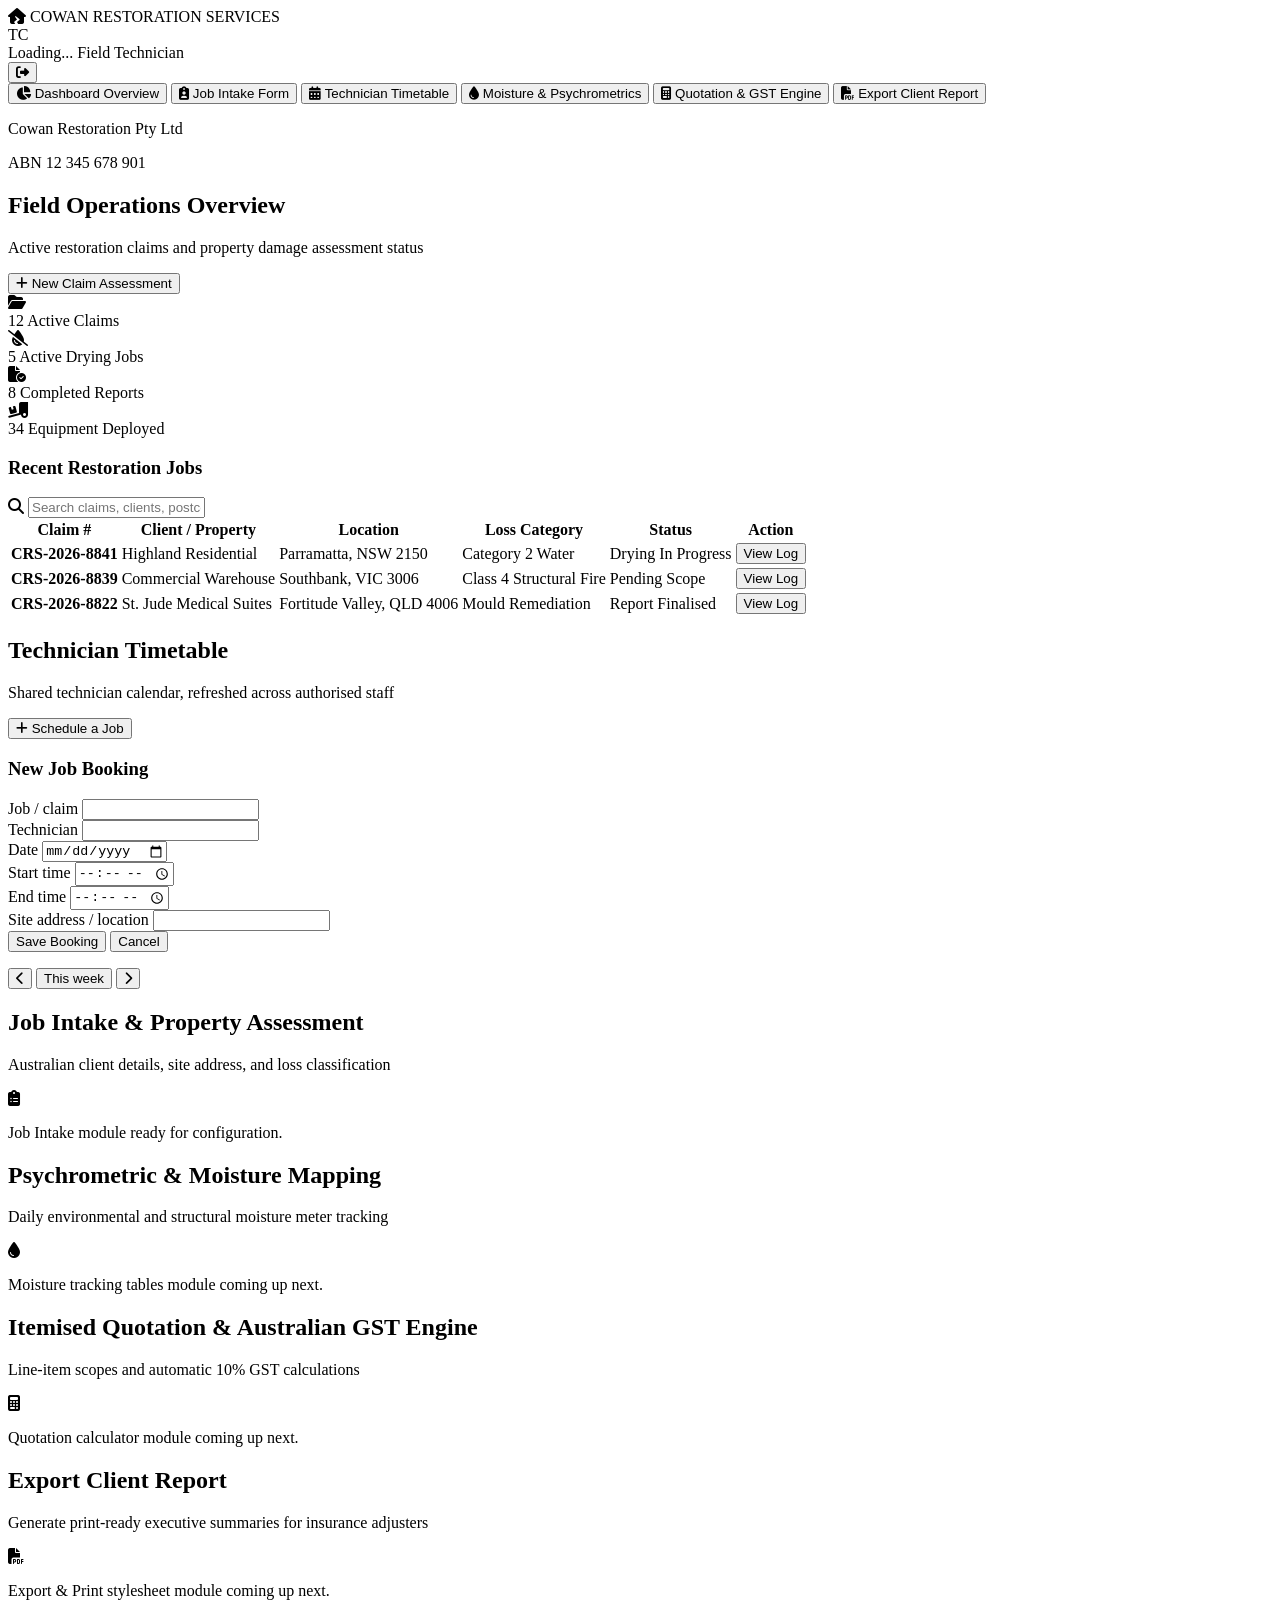
==== dashboard.html @ 0cd883f7 "Add files via upload" ====
<!DOCTYPE html>
<html lang="en-AU">
<head>
    <meta charset="UTF-8">
    <meta name="viewport" content="width=device-width, initial-scale=1.0">
    <title>Cowan Restoration Services | Field Dashboard</title>
    <link rel="stylesheet" href="css/styles.css">
    <link rel="stylesheet" href="https://cdnjs.cloudflare.com/ajax/libs/font-awesome/6.4.0/css/all.min.css">
</head>
<body class="dashboard-body">

    <!-- Top Navigation Bar (Logo Left, Profile Right) -->
    <header class="top-nav">
        <div class="nav-brand">
            <i class="fa-solid fa-house-crack brand-icon"></i>
            <span class="brand-title">COWAN RESTORATION SERVICES</span>
        </div>

        <div class="nav-actions">
            <!-- Active Technician Profile Indicator (Far Right) -->
            <div class="user-profile">
                <div class="avatar" id="userAvatar">TC</div>
                <div class="user-info">
                    <span class="user-name" id="userName">Loading...</span>
                    <span class="user-role" id="userRole">Field Technician</span>
                </div>
            </div>

            <!-- Logout Button -->
            <button type="button" id="logoutBtn" class="nav-btn btn-logout" title="Sign Out">
                <i class="fa-solid fa-right-from-bracket"></i>
            </button>
        </div>
    </header>

    <div class="app-layout">
        <!-- Sidebar Navigation -->
        <aside class="sidebar">
            <nav class="sidebar-menu">
                <button class="nav-item active" data-target="overview">
                    <i class="fa-solid fa-chart-pie"></i>
                    <span>Dashboard Overview</span>
                </button>
                <button class="nav-item" data-target="job-intake">
                    <i class="fa-solid fa-clipboard-user"></i>
                    <span>Job Intake Form</span>
                </button>
                <button class="nav-item" data-target="schedule">
                    <i class="fa-solid fa-calendar-days"></i>
                    <span>Technician Timetable</span>
                </button>
                <button class="nav-item" data-target="moisture-log">
                    <i class="fa-solid fa-droplet"></i>
                    <span>Moisture & Psychrometrics</span>
                </button>
                <button class="nav-item" data-target="quotation">
                    <i class="fa-solid fa-calculator"></i>
                    <span>Quotation & GST Engine</span>
                </button>
                <button class="nav-item" data-target="export">
                    <i class="fa-solid fa-file-pdf"></i>
                    <span>Export Client Report</span>
                </button>
            </nav>

            <div class="sidebar-footer">
                <p class="abn-text">Cowan Restoration Pty Ltd</p>
                <p class="abn-text">ABN 12 345 678 901</p>
            </div>
        </aside>

        <!-- Main Workspace View (Larger & Streamlined) -->
        <main class="main-content">
            
            <!-- Dashboard Overview Section -->
            <section id="section-overview" class="view-section">
                <div class="page-header">
                    <div>
                        <h2>Field Operations Overview</h2>
                        <p class="subtitle">Active restoration claims and property damage assessment status</p>
                    </div>
                    <button class="btn-primary" id="quickIntakeBtn">
                        <i class="fa-solid fa-plus"></i> New Claim Assessment
                    </button>
                </div>

                <!-- Metrics Grid -->
                <div class="metrics-grid">
                    <div class="metric-card">
                        <div class="metric-icon icon-blue"><i class="fa-solid fa-folder-open"></i></div>
                        <div class="metric-data">
                            <span class="metric-value">12</span>
                            <span class="metric-label">Active Claims</span>
                        </div>
                    </div>

                    <div class="metric-card">
                        <div class="metric-icon icon-amber"><i class="fa-solid fa-droplet-slash"></i></div>
                        <div class="metric-data">
                            <span class="metric-value">5</span>
                            <span class="metric-label">Active Drying Jobs</span>
                        </div>
                    </div>

                    <div class="metric-card">
                        <div class="metric-icon icon-green"><i class="fa-solid fa-file-circle-check"></i></div>
                        <div class="metric-data">
                            <span class="metric-value">8</span>
                            <span class="metric-label">Completed Reports</span>
                        </div>
                    </div>

                    <div class="metric-card">
                        <div class="metric-icon icon-purple"><i class="fa-solid fa-truck-ramp-box"></i></div>
                        <div class="metric-data">
                            <span class="metric-value">34</span>
                            <span class="metric-label">Equipment Deployed</span>
                        </div>
                    </div>
                </div>

                <!-- Recent Jobs Table Card -->
                <div class="content-card">
                    <div class="card-header">
                        <h3>Recent Restoration Jobs</h3>
                        <div class="table-search">
                            <i class="fa-solid fa-search"></i>
                            <input type="text" id="searchJobs" placeholder="Search claims, clients, postcodes...">
                        </div>
                    </div>

                    <div class="table-container">
                        <table class="data-table">
                            <thead>
                                <tr>
                                    <th>Claim #</th>
                                    <th>Client / Property</th>
                                    <th>Location</th>
                                    <th>Loss Category</th>
                                    <th>Status</th>
                                    <th>Action</th>
                                </tr>
                            </thead>
                            <tbody>
                                <tr>
                                    <td><strong>CRS-2026-8841</strong></td>
                                    <td>Highland Residential</td>
                                    <td>Parramatta, NSW 2150</td>
                                    <td><span class="tag tag-water">Category 2 Water</span></td>
                                    <td><span class="status status-progress">Drying In Progress</span></td>
                                    <td><button class="btn-sm">View Log</button></td>
                                </tr>
                                <tr>
                                    <td><strong>CRS-2026-8839</strong></td>
                                    <td>Commercial Warehouse</td>
                                    <td>Southbank, VIC 3006</td>
                                    <td><span class="tag tag-fire">Class 4 Structural Fire</span></td>
                                    <td><span class="status status-pending">Pending Scope</span></td>
                                    <td><button class="btn-sm">View Log</button></td>
                                </tr>
                                <tr>
                                    <td><strong>CRS-2026-8822</strong></td>
                                    <td>St. Jude Medical Suites</td>
                                    <td>Fortitude Valley, QLD 4006</td>
                                    <td><span class="tag tag-mould">Mould Remediation</span></td>
                                    <td><span class="status status-completed">Report Finalised</span></td>
                                    <td><button class="btn-sm">View Log</button></td>
                                </tr>
                            </tbody>
                        </table>
                    </div>
                </div>
            </section>

            <section id="section-schedule" class="view-section hidden">
                <div class="page-header">
                    <div>
                        <h2>Technician Timetable</h2>
                        <p class="subtitle">Shared technician calendar, refreshed across authorised staff</p>
                    </div>
                    <button class="btn-primary" id="toggleScheduleForm" type="button" aria-expanded="false" aria-controls="scheduleForm">
                        <i class="fa-solid fa-plus"></i> Schedule a Job
                    </button>
                </div>

                <form id="scheduleForm" class="content-card schedule-form hidden">
                    <h3>New Job Booking</h3>
                    <div class="schedule-form-grid">
                        <div class="schedule-field">
                            <label for="scheduleJob">Job / claim</label>
                            <input id="scheduleJob" name="job" type="text" maxlength="100" required>
                        </div>
                        <div class="schedule-field">
                            <label for="scheduleTechnician">Technician</label>
                            <input id="scheduleTechnician" name="technician" type="text" maxlength="80" required>
                        </div>
                        <div class="schedule-field">
                            <label for="scheduleDate">Date</label>
                            <input id="scheduleDate" name="date" type="date" required>
                        </div>
                        <div class="schedule-field">
                            <label for="scheduleStart">Start time</label>
                            <input id="scheduleStart" name="start" type="time" required>
                        </div>
                        <div class="schedule-field">
                            <label for="scheduleEnd">End time</label>
                            <input id="scheduleEnd" name="end" type="time" required>
                        </div>
                        <div class="schedule-field schedule-field-wide">
                            <label for="scheduleLocation">Site address / location</label>
                            <input id="scheduleLocation" name="location" type="text" maxlength="160" required>
                        </div>
                    </div>
                    <div class="schedule-form-actions">
                        <button class="btn-primary" type="submit">Save Booking</button>
                        <button class="btn-sm" id="cancelSchedule" type="button">Cancel</button>
                    </div>
                </form>

                <p id="scheduleNotice" class="schedule-notice hidden" role="status" aria-live="polite"></p>

                <div class="content-card timetable-card">
                    <div class="timetable-toolbar">
                        <div class="week-navigation">
                            <button class="btn-sm" id="previousWeek" type="button" aria-label="Previous week">
                                <i class="fa-solid fa-chevron-left"></i>
                            </button>
                            <button class="btn-sm" id="currentWeek" type="button">This week</button>
                            <button class="btn-sm" id="nextWeek" type="button" aria-label="Next week">
                                <i class="fa-solid fa-chevron-right"></i>
                            </button>
                        </div>
                        <h3 id="scheduleWeekLabel" aria-live="polite"></h3>
                    </div>
                    <div class="schedule-week-scroll">
                        <div id="scheduleWeek" class="schedule-week" aria-label="Weekly technician timetable"></div>
                    </div>
                </div>
            </section>

            <!-- Placeholder Section for Other Modules -->
            <section id="section-job-intake" class="view-section hidden">
                <div class="page-header">
                    <h2>Job Intake & Property Assessment</h2>
                    <p class="subtitle">Australian client details, site address, and loss classification</p>
                </div>
                <div class="content-card placeholder-box">
                    <i class="fa-solid fa-clipboard-list placeholder-icon"></i>
                    <p>Job Intake module ready for configuration.</p>
                </div>
            </section>

            <section id="section-moisture-log" class="view-section hidden">
                <div class="page-header">
                    <h2>Psychrometric & Moisture Mapping</h2>
                    <p class="subtitle">Daily environmental and structural moisture meter tracking</p>
                </div>
                <div class="content-card placeholder-box">
                    <i class="fa-solid fa-droplet placeholder-icon"></i>
                    <p>Moisture tracking tables module coming up next.</p>
                </div>
            </section>

            <section id="section-quotation" class="view-section hidden">
                <div class="page-header">
                    <h2>Itemised Quotation & Australian GST Engine</h2>
                    <p class="subtitle">Line-item scopes and automatic 10% GST calculations</p>
                </div>
                <div class="content-card placeholder-box">
                    <i class="fa-solid fa-calculator placeholder-icon"></i>
                    <p>Quotation calculator module coming up next.</p>
                </div>
            </section>

            <section id="section-export" class="view-section hidden">
                <div class="page-header">
                    <h2>Export Client Report</h2>
                    <p class="subtitle">Generate print-ready executive summaries for insurance adjusters</p>
                </div>
                <div class="content-card placeholder-box">
                    <i class="fa-solid fa-file-pdf placeholder-icon"></i>
                    <p>Export & Print stylesheet module coming up next.</p>
                </div>
            </section>

        </main>
    </div>

    <script src="js/dashboard.js"></script>
</body>
</html>
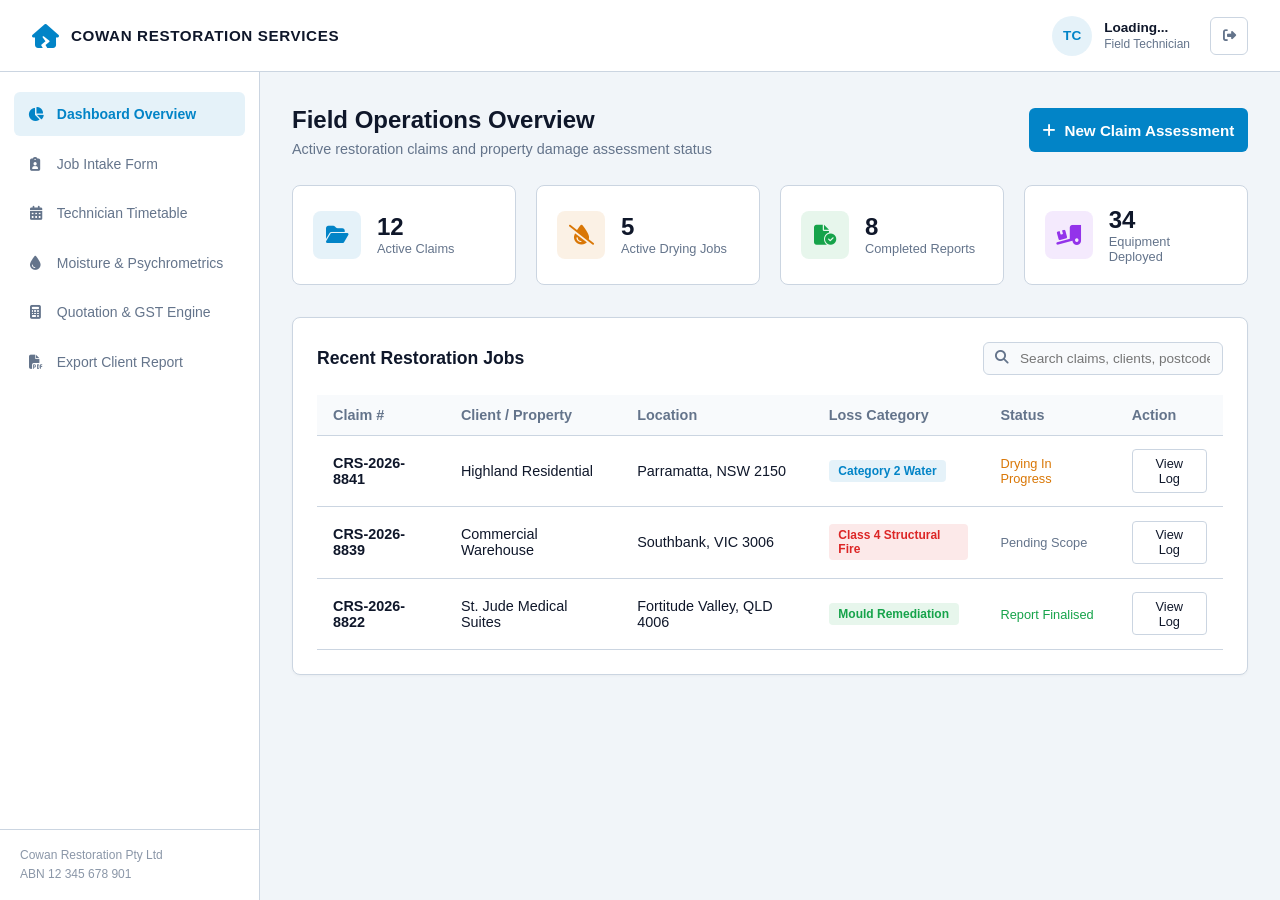
==== commit dc66d5ea: "Update stylesheet link in dashboard.html" ====
--- a/dashboard.html
+++ b/dashboard.html
@@ -4,7 +4,7 @@
     <meta charset="UTF-8">
     <meta name="viewport" content="width=device-width, initial-scale=1.0">
     <title>Cowan Restoration Services | Field Dashboard</title>
-    <link rel="stylesheet" href="css/styles.css">
+  <link rel="stylesheet" href="styles.css">
     <link rel="stylesheet" href="https://cdnjs.cloudflare.com/ajax/libs/font-awesome/6.4.0/css/all.min.css">
 </head>
 <body class="dashboard-body">
@@ -288,4 +288,4 @@
 
     <script src="js/dashboard.js"></script>
 </body>
-</html>+</html>
--- a/styles.css
+++ b/styles.css
@@ -0,0 +1,944 @@
+/* Light Theme (Default) */
+:root,
+body,
+body[data-theme="light"] {
+    --bg-main: #f1f5f9;
+    --bg-card: #ffffff;
+    --bg-input: #f8fafc;
+    --border-color: #cbd5e1;
+    --primary-color: #0284c7;
+    --primary-hover: #0369a1;
+    --warning-color: #d97706;
+    --text-main: #0f172a;
+    --text-muted: #64748b;
+    --danger-color: #dc2626;
+    --success-color: #16a34a;
+    --font-family: -apple-system, BlinkMacSystemFont, "Segoe UI", Roboto, Helvetica, Arial, sans-serif;
+}
+
+* {
+    box-sizing: border-box;
+    margin: 0;
+    padding: 0;
+}
+
+body.auth-body {
+    background-color: var(--bg-main);
+    color: var(--text-main);
+    font-family: var(--font-family);
+    min-height: 100vh;
+    display: flex;
+    justify-content: center;
+    align-items: center;
+    transition: background-color 0.3s ease, color 0.3s ease;
+}
+
+/* Authentication Container */
+.auth-container {
+    position: relative;
+    background-color: var(--bg-card);
+    border: 1px solid var(--border-color);
+    border-radius: 12px;
+    padding: 2.5rem;
+    width: 100%;
+    max-width: 440px;
+    box-shadow: 0 20px 25px -5px rgba(0, 0, 0, 0.15), 0 8px 10px -6px rgba(0, 0, 0, 0.1);
+    transition: background-color 0.3s ease, border-color 0.3s ease;
+}
+
+/* Header */
+.auth-header {
+    text-align: center;
+    margin-bottom: 2rem;
+}
+
+.brand-logo {
+    width: 56px;
+    height: 56px;
+    background-color: rgba(2, 132, 199, 0.1);
+    border: 1px solid rgba(2, 132, 199, 0.3);
+    border-radius: 50%;
+    display: flex;
+    align-items: center;
+    justify-content: center;
+    margin: 0 auto 1rem auto;
+}
+
+.brand-icon {
+    font-size: 1.6rem;
+    color: var(--primary-color);
+}
+
+.auth-header h1 {
+    font-size: 1.2rem;
+    font-weight: 700;
+    letter-spacing: 0.04em;
+    color: var(--text-main);
+    margin-bottom: 0.35rem;
+}
+
+.auth-header .subtitle {
+    font-size: 0.875rem;
+    color: var(--text-muted);
+}
+
+/* Form Styles */
+.auth-form {
+    display: flex;
+    flex-direction: column;
+    gap: 1.25rem;
+}
+
+.form-group {
+    display: flex;
+    flex-direction: column;
+    gap: 0.5rem;
+}
+
+.form-group label {
+    font-size: 0.8rem;
+    font-weight: 600;
+    color: var(--text-muted);
+    text-transform: uppercase;
+    letter-spacing: 0.03em;
+}
+
+.input-wrapper {
+    position: relative;
+    display: flex;
+    align-items: center;
+}
+
+.input-icon {
+    position: absolute;
+    left: 1rem;
+    color: var(--text-muted);
+    font-size: 0.95rem;
+}
+
+.input-wrapper input {
+    width: 100%;
+    padding: 0.75rem 1rem 0.75rem 2.75rem;
+    background-color: var(--bg-input);
+    border: 1px solid var(--border-color);
+    border-radius: 6px;
+    color: var(--text-main);
+    font-size: 0.95rem;
+    outline: none;
+    transition: border-color 0.2s ease, box-shadow 0.2s ease, background-color 0.3s ease;
+}
+
+.input-wrapper input:focus {
+    border-color: var(--primary-color);
+    box-shadow: 0 0 0 3px rgba(2, 132, 199, 0.15);
+}
+
+.toggle-password {
+    position: absolute;
+    right: 0.75rem;
+    background: none;
+    border: none;
+    color: var(--text-muted);
+    cursor: pointer;
+    padding: 0.25rem;
+}
+
+.toggle-password:hover {
+    color: var(--text-main);
+}
+
+/* Options */
+.form-options {
+    display: flex;
+    align-items: center;
+    justify-content: space-between;
+    font-size: 0.85rem;
+}
+
+.remember-me {
+    display: flex;
+    align-items: center;
+    gap: 0.5rem;
+    color: var(--text-muted);
+    cursor: pointer;
+}
+
+.remember-me input[type="checkbox"] {
+    accent-color: var(--primary-color);
+    width: 15px;
+    height: 15px;
+}
+
+/* Buttons */
+.btn-primary {
+    background-color: var(--primary-color);
+    color: #ffffff;
+    border: none;
+    border-radius: 6px;
+    padding: 0.85rem;
+    font-size: 0.95rem;
+    font-weight: 600;
+    cursor: pointer;
+    display: flex;
+    align-items: center;
+    justify-content: center;
+    gap: 0.5rem;
+    transition: background-color 0.2s ease;
+}
+
+.btn-primary:hover {
+    background-color: var(--primary-hover);
+}
+
+.btn-block {
+    width: 100%;
+}
+
+/* Alert Messages */
+.auth-alert {
+    padding: 0.75rem 1rem;
+    border-radius: 6px;
+    font-size: 0.875rem;
+    margin-bottom: 0.5rem;
+}
+
+.auth-alert.error {
+    background-color: rgba(248, 113, 113, 0.15);
+    border: 1px solid var(--danger-color);
+    color: var(--danger-color);
+}
+
+.auth-form a {
+    text-decoration: none;
+}
+
+.auth-alert.success {
+    background-color: rgba(74, 222, 128, 0.15);
+    border: 1px solid var(--success-color);
+    color: var(--success-color);
+}
+
+.hidden {
+    display: none;
+}
+
+/* Footer */
+.auth-footer {
+    margin-top: 2rem;
+    padding-top: 1.5rem;
+    border-top: 1px solid var(--border-color);
+    text-align: center;
+    font-size: 0.75rem;
+    color: var(--text-muted);
+    display: flex;
+    flex-direction: column;
+    gap: 0.4rem;
+}
+
+.abn-text {
+    opacity: 0.75;
+}
+
+/* Dashboard Specific Layout Styles */
+.content-card {
+    background-color: var(--bg-card);
+    border: 1px solid var(--border-color);
+    border-radius: 8px;
+    padding: 1.5rem;
+    box-shadow: 0 1px 3px rgba(0, 0, 0, 0.04);
+}
+
+.card-header {
+    display: flex;
+    justify-content: space-between;
+    align-items: center;
+    margin-bottom: 1.25rem;
+}
+
+.card-header h3 {
+    font-size: 1.1rem;
+    font-weight: 600;
+}
+
+/* Metrics Grid */
+.metrics-grid {
+    display: grid;
+    grid-template-columns: repeat(4, 1fr);
+    gap: 1.25rem;
+    margin-bottom: 2rem;
+}
+
+.metric-card {
+    background-color: var(--bg-card);
+    border: 1px solid var(--border-color);
+    border-radius: 8px;
+    padding: 1.25rem;
+    display: flex;
+    align-items: center;
+    gap: 1rem;
+}
+
+.metric-icon {
+    width: 48px;
+    height: 48px;
+    border-radius: 8px;
+    display: flex;
+    align-items: center;
+    justify-content: center;
+    font-size: 1.25rem;
+}
+
+.icon-blue { background-color: rgba(2, 132, 199, 0.1); color: var(--primary-color); }
+.icon-amber { background-color: rgba(217, 119, 6, 0.1); color: var(--warning-color); }
+.icon-green { background-color: rgba(22, 163, 74, 0.1); color: var(--success-color); }
+.icon-purple { background-color: rgba(147, 51, 234, 0.1); color: #9333ea; }
+
+.metric-data {
+    display: flex;
+    flex-direction: column;
+}
+
+.metric-value {
+    font-size: 1.5rem;
+    font-weight: 700;
+    color: var(--text-main);
+}
+
+.metric-label {
+    font-size: 0.8rem;
+    color: var(--text-muted);
+}
+
+/* Data Tables */
+.table-container {
+    overflow-x: auto;
+}
+
+.data-table {
+    width: 100%;
+    border-collapse: collapse;
+    text-align: left;
+    font-size: 0.9rem;
+}
+
+.data-table th {
+    padding: 0.75rem 1rem;
+    background-color: var(--bg-input);
+    color: var(--text-muted);
+    font-weight: 600;
+    border-bottom: 1px solid var(--border-color);
+}
+
+.data-table td {
+    padding: 0.85rem 1rem;
+    border-bottom: 1px solid var(--border-color);
+    color: var(--text-main);
+}
+
+.data-table tr:hover {
+    background-color: rgba(2, 132, 199, 0.02);
+}
+
+/* Tags & Status Badges */
+.tag {
+    display: inline-block;
+    padding: 0.25rem 0.6rem;
+    border-radius: 4px;
+    font-size: 0.75rem;
+    font-weight: 600;
+}
+
+.tag-water { background-color: rgba(2, 132, 199, 0.1); color: var(--primary-color); }
+.tag-fire { background-color: rgba(220, 38, 38, 0.1); color: var(--danger-color); }
+.tag-mould { background-color: rgba(22, 163, 74, 0.1); color: var(--success-color); }
+
+.status {
+    display: inline-flex;
+    align-items: center;
+    gap: 0.4rem;
+    font-size: 0.8rem;
+    font-weight: 500;
+}
+
+.status-progress { color: var(--warning-color); }
+.status-pending { color: var(--text-muted); }
+.status-completed { color: var(--success-color); }
+
+.btn-sm {
+    padding: 0.35rem 0.75rem;
+    background: transparent;
+    border: 1px solid var(--border-color);
+    border-radius: 4px;
+    font-size: 0.8rem;
+    cursor: pointer;
+    color: var(--text-main);
+    transition: all 0.2s ease;
+}
+
+.btn-sm:hover {
+    border-color: var(--primary-color);
+    color: var(--primary-color);
+}
+
+.table-search {
+    position: relative;
+}
+
+.table-search i {
+    position: absolute;
+    left: 0.75rem;
+    top: 50%;
+    transform: translateY(-50%);
+    color: var(--text-muted);
+    font-size: 0.85rem;
+}
+
+.table-search input {
+    padding: 0.5rem 0.75rem 0.5rem 2.25rem;
+    background-color: var(--bg-input);
+    border: 1px solid var(--border-color);
+    border-radius: 6px;
+    font-size: 0.85rem;
+    color: var(--text-main);
+    outline: none;
+    width: 240px;
+}
+
+.table-search input:focus {
+    border-color: var(--primary-color);
+}
+
+.hidden {
+    display: none !important;
+}
+
+.placeholder-box {
+    text-align: center;
+    padding: 4rem 2rem;
+    color: var(--text-muted);
+    display: flex;
+    flex-direction: column;
+    align-items: center;
+    gap: 1rem;
+}
+
+.placeholder-icon {
+    font-size: 3rem;
+    color: var(--border-color);
+}
+
+/* Dashboard application shell */
+body.dashboard-body {
+    min-height: 100vh;
+    display: flex;
+    flex-direction: column;
+    background-color: var(--bg-main);
+    color: var(--text-main);
+    font-family: var(--font-family);
+}
+
+.top-nav {
+    min-height: 72px;
+    padding: 0 2rem;
+    display: flex;
+    align-items: center;
+    justify-content: space-between;
+    gap: 1.5rem;
+    background-color: var(--bg-card);
+    border-bottom: 1px solid var(--border-color);
+}
+
+.nav-brand,
+.nav-actions,
+.user-profile {
+    display: flex;
+    align-items: center;
+}
+
+.nav-brand {
+    gap: 0.75rem;
+    min-width: 0;
+}
+
+.nav-brand .brand-icon {
+    font-size: 1.5rem;
+}
+
+.brand-title {
+    font-size: 0.95rem;
+    font-weight: 700;
+    letter-spacing: 0.04em;
+}
+
+.nav-actions {
+    gap: 1.25rem;
+}
+
+.user-profile {
+    gap: 0.75rem;
+}
+
+.avatar {
+    width: 40px;
+    height: 40px;
+    display: grid;
+    place-items: center;
+    flex: 0 0 auto;
+    border-radius: 50%;
+    background-color: rgba(2, 132, 199, 0.1);
+    color: var(--primary-color);
+    font-size: 0.85rem;
+    font-weight: 700;
+}
+
+.user-info {
+    display: flex;
+    flex-direction: column;
+    gap: 0.15rem;
+}
+
+.user-name {
+    font-size: 0.85rem;
+    font-weight: 600;
+}
+
+.user-role {
+    color: var(--text-muted);
+    font-size: 0.75rem;
+}
+
+.nav-btn {
+    width: 38px;
+    height: 38px;
+    display: grid;
+    place-items: center;
+    border: 1px solid var(--border-color);
+    border-radius: 6px;
+    background-color: var(--bg-card);
+    color: var(--text-muted);
+    cursor: pointer;
+    transition: color 0.2s ease, border-color 0.2s ease, background-color 0.2s ease;
+}
+
+.btn-logout:hover {
+    border-color: var(--danger-color);
+    background-color: rgba(220, 38, 38, 0.06);
+    color: var(--danger-color);
+}
+
+.app-layout {
+    width: 100%;
+    flex: 1;
+    display: flex;
+    min-height: 0;
+}
+
+.sidebar {
+    width: 260px;
+    flex: 0 0 260px;
+    display: flex;
+    flex-direction: column;
+    justify-content: space-between;
+    background-color: var(--bg-card);
+    border-right: 1px solid var(--border-color);
+}
+
+.sidebar-menu {
+    display: flex;
+    flex-direction: column;
+    gap: 0.35rem;
+    padding: 1.25rem 0.85rem;
+}
+
+.nav-item {
+    width: 100%;
+    min-height: 44px;
+    display: flex;
+    align-items: center;
+    gap: 0.75rem;
+    padding: 0.7rem 0.8rem;
+    border: 0;
+    border-radius: 6px;
+    background: transparent;
+    color: var(--text-muted);
+    font: inherit;
+    font-size: 0.875rem;
+    text-align: left;
+    cursor: pointer;
+    transition: background-color 0.2s ease, color 0.2s ease;
+}
+
+.nav-item i {
+    width: 1.15rem;
+    text-align: center;
+}
+
+.nav-item:hover {
+    background-color: var(--bg-main);
+    color: var(--text-main);
+}
+
+.nav-item.active {
+    background-color: rgba(2, 132, 199, 0.1);
+    color: var(--primary-color);
+    font-weight: 600;
+}
+
+.sidebar-footer {
+    padding: 1rem 1.25rem;
+    border-top: 1px solid var(--border-color);
+    color: var(--text-muted);
+    font-size: 0.75rem;
+    line-height: 1.6;
+}
+
+.main-content {
+    width: 100%;
+    min-width: 0;
+    padding: 2rem;
+}
+
+.view-section {
+    width: 100%;
+    max-width: 1440px;
+    margin: 0 auto;
+}
+
+.page-header {
+    display: flex;
+    align-items: center;
+    justify-content: space-between;
+    gap: 1.5rem;
+    margin-bottom: 1.75rem;
+}
+
+.page-header h2 {
+    margin-bottom: 0.35rem;
+    font-size: 1.5rem;
+    line-height: 1.3;
+}
+
+.page-header .subtitle {
+    color: var(--text-muted);
+    font-size: 0.9rem;
+}
+
+.page-header .btn-primary {
+    flex: 0 0 auto;
+}
+
+@media (max-width: 960px) {
+    .metrics-grid {
+        grid-template-columns: repeat(2, minmax(0, 1fr));
+    }
+
+    .sidebar {
+        width: 220px;
+        flex-basis: 220px;
+    }
+
+    .main-content {
+        padding: 1.5rem;
+    }
+}
+
+@media (max-width: 680px) {
+    .top-nav {
+        min-height: 64px;
+        padding: 0 1rem;
+    }
+
+    .brand-title {
+        font-size: 0.75rem;
+    }
+
+    .nav-actions {
+        gap: 0.75rem;
+    }
+
+    .user-info {
+        display: none;
+    }
+
+    .app-layout {
+        flex-direction: column;
+    }
+
+    .sidebar {
+        width: 100%;
+        flex: 0 0 auto;
+        border-right: 0;
+        border-bottom: 1px solid var(--border-color);
+    }
+
+    .sidebar-menu {
+        flex-direction: row;
+        overflow-x: auto;
+        padding: 0.65rem;
+    }
+
+    .nav-item {
+        width: auto;
+        min-width: max-content;
+        min-height: 40px;
+    }
+
+    .sidebar-footer {
+        display: none;
+    }
+
+    .main-content {
+        padding: 1.25rem 1rem;
+    }
+
+    .page-header {
+        align-items: flex-start;
+        flex-direction: column;
+        gap: 1rem;
+    }
+
+    .page-header h2 {
+        font-size: 1.25rem;
+    }
+}
+
+@media (max-width: 420px) {
+    .metrics-grid {
+        grid-template-columns: 1fr;
+        gap: 0.75rem;
+    }
+
+    .content-card {
+        padding: 1rem;
+    }
+
+    .card-header {
+        align-items: flex-start;
+        flex-direction: column;
+        gap: 0.75rem;
+    }
+
+    .table-search,
+    .table-search input {
+        width: 100%;
+    }
+}
+
+.schedule-form {
+    display: grid;
+    gap: 1.25rem;
+    margin-bottom: 1rem;
+}
+
+.schedule-form.hidden {
+    display: none;
+}
+
+.schedule-form h3,
+.timetable-toolbar h3 {
+    font-size: 1rem;
+    font-weight: 600;
+}
+
+.schedule-form-grid {
+    display: grid;
+    grid-template-columns: repeat(3, minmax(0, 1fr));
+    gap: 1rem;
+}
+
+.schedule-field {
+    display: flex;
+    flex-direction: column;
+    gap: 0.4rem;
+}
+
+.schedule-field-wide {
+    grid-column: span 2;
+}
+
+.schedule-field label {
+    color: var(--text-muted);
+    font-size: 0.8rem;
+    font-weight: 600;
+}
+
+.schedule-field input {
+    width: 100%;
+    min-height: 40px;
+    padding: 0.55rem 0.7rem;
+    border: 1px solid var(--border-color);
+    border-radius: 6px;
+    background-color: var(--bg-input);
+    color: var(--text-main);
+    font: inherit;
+}
+
+.schedule-field input:focus {
+    border-color: var(--primary-color);
+    outline: 2px solid rgba(2, 132, 199, 0.15);
+}
+
+.schedule-form-actions,
+.week-navigation {
+    display: flex;
+    align-items: center;
+    gap: 0.6rem;
+}
+
+.schedule-form-actions .btn-primary {
+    padding: 0.65rem 1rem;
+}
+
+.schedule-form button:disabled,
+.page-header button:disabled {
+    cursor: not-allowed;
+    opacity: 0.55;
+}
+
+.schedule-notice {
+    margin: 0.75rem 0;
+    padding: 0.75rem 1rem;
+    border: 1px solid var(--success-color);
+    border-radius: 6px;
+    background: rgba(22, 163, 74, 0.08);
+    color: var(--success-color);
+    font-size: 0.875rem;
+}
+
+.schedule-notice.error {
+    border-color: var(--danger-color);
+    background: rgba(220, 38, 38, 0.08);
+    color: var(--danger-color);
+}
+
+.timetable-card {
+    min-width: 0;
+}
+
+.timetable-toolbar {
+    display: flex;
+    align-items: center;
+    justify-content: space-between;
+    gap: 1rem;
+    margin-bottom: 1.25rem;
+}
+
+.timetable-toolbar h3 {
+    color: var(--text-muted);
+    text-align: right;
+}
+
+.schedule-week-scroll {
+    overflow-x: auto;
+    padding-bottom: 0.25rem;
+}
+
+.schedule-week {
+    display: grid;
+    grid-template-columns: repeat(7, minmax(145px, 1fr));
+    gap: 0.75rem;
+    min-width: 1080px;
+}
+
+.schedule-day {
+    min-height: 240px;
+    padding: 0.75rem;
+    border: 1px solid var(--border-color);
+    border-radius: 7px;
+    background-color: var(--bg-input);
+}
+
+.schedule-day-header {
+    display: flex;
+    align-items: baseline;
+    justify-content: space-between;
+    gap: 0.5rem;
+    padding-bottom: 0.7rem;
+    border-bottom: 1px solid var(--border-color);
+}
+
+.schedule-weekday {
+    font-size: 0.85rem;
+    font-weight: 700;
+}
+
+.schedule-date {
+    color: var(--text-muted);
+    font-size: 0.75rem;
+}
+
+.schedule-empty {
+    padding-top: 1rem;
+    color: var(--text-muted);
+    font-size: 0.75rem;
+}
+
+.schedule-booking {
+    margin-top: 0.7rem;
+    padding: 0.7rem;
+    border-left: 3px solid var(--primary-color);
+    border-radius: 4px;
+    background-color: var(--bg-card);
+    box-shadow: 0 1px 2px rgba(0, 0, 0, 0.05);
+    overflow-wrap: anywhere;
+}
+
+.schedule-booking-time {
+    margin-bottom: 0.45rem;
+    color: var(--primary-color);
+    font-size: 0.75rem;
+    font-weight: 700;
+}
+
+.schedule-booking h4 {
+    margin-bottom: 0.3rem;
+    font-size: 0.82rem;
+}
+
+.schedule-booking-technician,
+.schedule-booking-location {
+    margin-top: 0.25rem;
+    color: var(--text-muted);
+    font-size: 0.72rem;
+    line-height: 1.4;
+}
+
+.schedule-remove {
+    margin-top: 0.5rem;
+    padding: 0;
+    border: 0;
+    background: none;
+    color: var(--danger-color);
+    font: inherit;
+    font-size: 0.72rem;
+    cursor: pointer;
+}
+
+.schedule-remove:hover {
+    text-decoration: underline;
+}
+
+@media (max-width: 680px) {
+    .schedule-form-grid {
+        grid-template-columns: repeat(2, minmax(0, 1fr));
+    }
+
+    .timetable-toolbar {
+        align-items: flex-start;
+        flex-direction: column;
+    }
+
+    .timetable-toolbar h3 {
+        text-align: left;
+    }
+}
+
+@media (max-width: 420px) {
+    .schedule-form-grid {
+        grid-template-columns: 1fr;
+    }
+
+    .schedule-field-wide {
+        grid-column: auto;
+    }
+}
